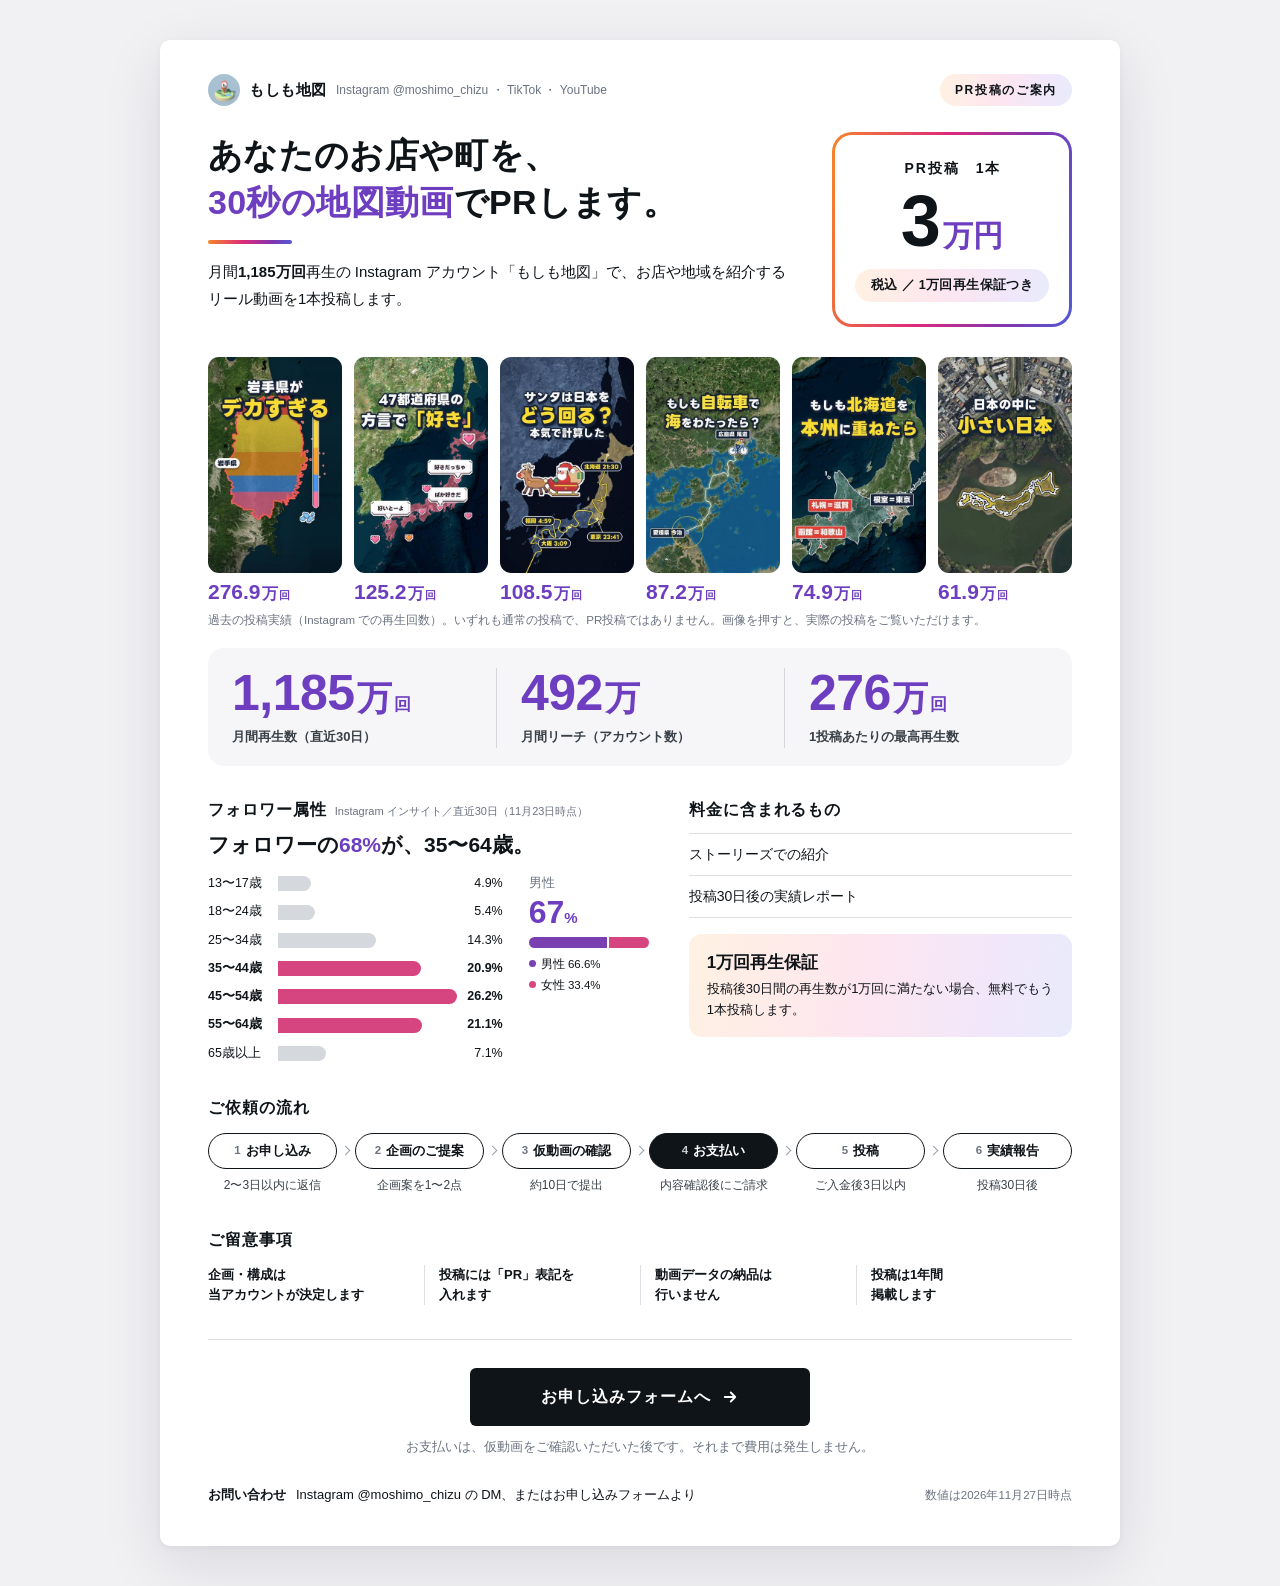
==== shiryo.html @ 5204ce40 "Add files via upload" ====
<!doctype html>
<!-- 「もしも地図」PR投稿のご案内（資料ページ）v1　2026-11-28
     PR資料 v23（outputs/sponsor_prep/05_PR投稿のご案内_v23、work/sponsor_prep/sheet23.html）のウェブ版。中身・数字・色は v23 と同じ（数値は 2026-11-27 時点）
     お申し込みフォーム（index.html）の「はじめにご覧ください」から来る。計測は form.js（このページでは doc_view・doc_to_form・reel_click を送る） -->
<html lang="ja">
<head>
<meta charset="utf-8">
<meta name="viewport" content="width=device-width, initial-scale=1, viewport-fit=cover">
<meta name="robots" content="noindex">
<meta name="theme-color" content="#ffffff">
<title>「もしも地図」PR投稿のご案内</title>
<meta name="description" content="Instagram アカウント「もしも地図」の PR投稿のご案内です。再生実績・フォロワー属性・料金・ご依頼の流れをまとめています。">
<link rel="icon" href="icon.jpg">
<style>
:root { --ink: #0f1419; --sub: #6b7280; --line: #dcdfe4; --mag: #d6457f; --pur: #7a3fb0; --mute: #d5d8dd; --txt: #6d3fc0; --panel: #f6f6f9;
        --grad: linear-gradient(100deg, #f58529 0%, #dd2a7b 42%, #8134af 76%, #515bd4 100%);
        --soft: linear-gradient(100deg, #fff1e2 0%, #fde6ef 45%, #f1e7fa 78%, #e8ebfb 100%) }
* { box-sizing: border-box; margin: 0; padding: 0 }
html { -webkit-text-size-adjust: 100% }
body { font-family: "Hiragino Sans", "Hiragino Kaku Gothic ProN", "Noto Sans JP", "Yu Gothic", Meiryo, sans-serif; font-weight: 400; color: var(--ink); background: #f1f1f4; font-size: 15px; line-height: 1.7; font-feature-settings: "palt"; -webkit-font-smoothing: antialiased; overflow-x: hidden }
a { color: inherit }
img { display: block; max-width: 100% }

.paper { max-width: 960px; margin: 40px auto; background: #fff; border-radius: 10px; padding: 34px 48px 40px; box-shadow: 0 18px 60px rgba(20, 20, 40, .10), 0 2px 6px rgba(20, 20, 40, .05) }

.top { display: flex; justify-content: space-between; align-items: center; gap: 12px }
.top .l { display: flex; align-items: center; gap: 9px; min-width: 0 }
.top img { width: 32px; height: 32px; border-radius: 50% }
.top b { font-size: 15px; font-weight: 800; letter-spacing: .04em; white-space: nowrap }
.top i { font-style: normal; font-size: 12px; color: var(--sub); white-space: nowrap; overflow: hidden; text-overflow: ellipsis }
.top .r { flex: none; font-size: 12px; font-weight: 700; letter-spacing: .14em; background: var(--soft); padding: 6px 15px; border-radius: 40px; white-space: nowrap }

.hero { margin-top: 26px; display: grid; grid-template-columns: 1fr 240px; gap: 32px; align-items: stretch }
h1 { font-size: 34px; font-weight: 800; line-height: 1.38; letter-spacing: .01em; word-break: auto-phrase }
h1::after { content: ""; display: block; width: 84px; height: 4px; border-radius: 4px; background: var(--grad); margin-top: 14px }
h1 em { font-style: normal; color: var(--txt) }
.lead { margin-top: 14px; font-size: 15px; line-height: 1.8; word-break: auto-phrase }
.lead b { font-weight: 700 }
.cost { background: var(--grad); border-radius: 20px; padding: 3px; display: flex }
.cost .in { flex: 1; background: #fff; border-radius: 17px; padding: 22px 16px; display: flex; flex-direction: column; justify-content: center; align-items: center; text-align: center }
.cost .k { font-size: 14px; font-weight: 700; letter-spacing: .14em; padding-left: .14em }
.cost .big { margin-top: 10px; color: var(--txt); display: flex; align-items: baseline; justify-content: center; font-weight: 800; line-height: 1 }
.cost .big b { font-size: 72px; font-weight: 800; letter-spacing: -.02em; line-height: .86; color: var(--ink) }
.cost .big span { font-size: 30px; font-weight: 800; margin-left: 4px }
.cost .t { margin-top: 16px; background: var(--soft); border-radius: 40px; padding: 6px 16px; font-size: 12.5px; font-weight: 600; letter-spacing: .03em; white-space: nowrap }

.reels { margin-top: 30px; list-style: none; display: grid; grid-template-columns: repeat(6, 1fr); gap: 12px }
.reel a { display: block; text-decoration: none }
.reel img { width: 100%; height: auto; aspect-ratio: 9 / 14.5; object-fit: cover; border-radius: 11px; transition: transform .2s }
.reel a:hover img { transform: translateY(-2px) }
.reel b { display: block; margin-top: 8px; font-size: 21px; font-weight: 800; line-height: 1; font-feature-settings: "tnum"; white-space: nowrap; color: var(--txt) }
.reel b i { font-style: normal; font-size: 16px; font-weight: 800; margin-left: 1px }
.reel b small { font-size: 11px; font-weight: 800; margin-left: 1px }
.note { margin-top: 9px; font-size: 11.5px; color: var(--sub); line-height: 1.6 }

.nums { margin-top: 18px; list-style: none; background: var(--panel); border-radius: 16px; display: grid; grid-template-columns: repeat(3, 1fr); padding: 20px 0 18px }
.num { padding: 0 24px; border-left: 1px solid rgba(15,20,25,.14) }
.num:first-child { border-left: 0 }
.num b { display: block; white-space: nowrap; font-size: 50px; font-weight: 800; line-height: 1; letter-spacing: -.01em; font-feature-settings: "tnum"; color: var(--txt) }
.num b i { font-style: normal; font-size: 35px; font-weight: 800; margin-left: 2px; letter-spacing: 0 }
.num b small { font-size: 17px; font-weight: 800; margin-left: 2px; letter-spacing: 0 }
.num span { display: block; margin-top: 8px; font-size: 13px; font-weight: 600; color: #3a4048 }

.cols { margin-top: 30px; display: grid; grid-template-columns: 1.15fr 1fr; gap: 40px; align-items: start }
h2 { font-size: 16px; font-weight: 800; letter-spacing: .06em }
h2 small { font-size: 11px; font-weight: 400; color: var(--sub); margin-left: 8px; letter-spacing: 0 }
.say { margin-top: 8px; font-size: 21px; font-weight: 800; line-height: 1.35 }
.say span { color: var(--txt) }
.aud { margin-top: 14px; display: grid; grid-template-columns: 1fr 120px; gap: 26px }
.age { display: grid; grid-template-columns: 70px 1fr 46px; row-gap: 7px; align-items: center; font-size: 12.5px; font-feature-settings: "tnum" }
.age .b { height: 15px; border-radius: 0 8px 8px 0; background: var(--mute) } .age .b.on { background: var(--mag) }
.age > span { white-space: nowrap } .age .v { text-align: right } .age .on-t { font-weight: 700 }
.sex .k { font-size: 12.5px; color: var(--sub) }
.sex .n { margin-top: 2px; font-size: 32px; font-weight: 800; line-height: 1.05; font-feature-settings: "tnum"; color: var(--txt) } .sex .n small { font-size: 15px; font-weight: 800 }
.sex .bar { margin-top: 7px; display: flex; gap: 2px; height: 11px }
.sex .bar i { display: block; height: 100% } .sex .bar .m { width: 66.6%; background: var(--pur); border-radius: 8px 0 0 8px } .sex .bar .f { width: 33.4%; background: var(--mag); border-radius: 0 8px 8px 0 }
.sex .lg { margin-top: 6px; font-size: 11.5px; line-height: 1.8; font-feature-settings: "tnum" }
.sex .lg span { display: block; white-space: nowrap }
.sex .lg i { display: inline-block; width: 7px; height: 7px; border-radius: 50%; margin-right: 5px; vertical-align: 1px }

.inc { margin-top: 10px; list-style: none; border-bottom: 1px solid var(--line) }
.inc li { font-size: 14px; line-height: 1.5; padding: 10px 0; border-top: 1px solid var(--line) }
.guar { margin-top: 16px; border-radius: 13px; padding: 15px 18px 16px; font-size: 13px; line-height: 1.6; background: var(--soft) }
.guar b { display: block; font-size: 17px; font-weight: 800; margin-bottom: 3px }

.sec { margin-top: 30px }
.flow { margin-top: 12px; list-style: none; display: grid; grid-template-columns: repeat(6, 1fr); gap: 18px }
.step { position: relative }
.step b { display: flex; align-items: center; justify-content: center; gap: 5px; height: 36px; border: 1.5px solid var(--ink); border-radius: 20px; font-size: 13px; font-weight: 800; white-space: nowrap }
.step b small { font-size: 11.5px; font-weight: 800; color: var(--sub); font-feature-settings: "tnum" }
.step.pay b { background: var(--ink); color: #fff } .step.pay b small { color: #c9ccd2 }
.step + .step::before { content: ""; position: absolute; left: -13px; top: 14px; width: 6px; height: 6px; border-top: 1.5px solid #9aa0a8; border-right: 1.5px solid #9aa0a8; transform: rotate(45deg) }
.step p { margin-top: 6px; font-size: 12px; color: #3a4048; text-align: center; white-space: nowrap }

.rules { margin-top: 12px; list-style: none; display: grid; grid-template-columns: repeat(4, 1fr) }
.rules li { font-size: 13px; font-weight: 600; line-height: 1.55; padding: 0 12px 0 14px; border-left: 1px solid var(--line) }
.rules li:first-child { padding-left: 0; border-left: 0 }

.cta { margin-top: 34px; padding-top: 28px; border-top: 1px solid var(--line); text-align: center }
.cta a { display: inline-flex; align-items: center; justify-content: center; gap: 10px; min-width: 340px; height: 58px; padding: 0 32px; border-radius: 6px; background: var(--ink); color: #fff; text-decoration: none; font-size: 16px; font-weight: 800; letter-spacing: .06em; transition: background .2s }
.cta a:hover { background: #2a3038 }
.cta a svg { width: 18px; height: 18px; fill: none; stroke: currentColor; stroke-width: 2.4; stroke-linecap: round; stroke-linejoin: round }
.cta p { margin-top: 10px; font-size: 13px; color: var(--sub) }
.foot { margin-top: 26px; display: flex; align-items: baseline; justify-content: space-between; gap: 16px; font-size: 13px }
.foot b { font-weight: 800; margin-right: 10px }
.foot .r { font-size: 11.5px; color: var(--sub); white-space: nowrap }

@media (max-width: 760px) {
  body { font-size: 14px; background: #fff }
  .paper { margin: 0; border-radius: 0; box-shadow: none; padding: 18px 18px 34px }
  .top img { width: 28px; height: 28px }
  .top b { font-size: 14px }
  .top i { display: none }
  .top .r { font-size: 11px; padding: 5px 12px; letter-spacing: .1em }
  .hero { margin-top: 22px; grid-template-columns: 1fr; gap: 20px }
  h1 { font-size: 23px }
  h1::after { width: 64px; height: 3px; margin-top: 12px }
  .lead { font-size: 14px }
  .cost .in { padding: 18px 14px }
  .cost .big b { font-size: 60px }
  .cost .big span { font-size: 26px }
  .reels { margin-top: 24px; grid-template-columns: repeat(3, 1fr); gap: 14px 9px }
  .reel img { border-radius: 9px }
  .reel b { font-size: 17px; margin-top: 6px }
  .reel b i { font-size: 13px }
  .reel b small { font-size: 10px }
  .note { font-size: 11px }
  .nums { grid-template-columns: 1fr; padding: 4px 18px; border-radius: 12px }
  .num { border-left: 0; border-top: 1px solid rgba(15,20,25,.1); padding: 14px 0; display: flex; align-items: baseline; justify-content: space-between; gap: 10px }
  .num:first-child { border-top: 0 }
  .num b { font-size: 34px; order: 2 }
  .num b i { font-size: 23px }
  .num b small { font-size: 13px }
  .num span { margin-top: 0; font-size: 12.5px; order: 1 }
  .cols { grid-template-columns: 1fr; gap: 30px; margin-top: 28px }
  h2 { font-size: 15px }
  h2 small { display: block; margin: 2px 0 0 }
  .say { font-size: 19px }
  .aud { grid-template-columns: 1fr; gap: 18px }
  .sex { display: grid; grid-template-columns: auto 1fr; column-gap: 16px; align-items: center }
  .sex .k { grid-column: 1 } .sex .n { grid-column: 1 }
  .sex .bar { grid-column: 2; grid-row: 1 / 3; margin-top: 0 }
  .sex .lg { grid-column: 1 / 3 }
  .sex .lg span { display: inline-block; margin-right: 14px }
  .flow { grid-template-columns: 1fr; gap: 8px }
  .step { display: grid; grid-template-columns: 150px 1fr; align-items: center; gap: 14px }
  .step + .step::before { display: none }
  .step p { margin-top: 0; text-align: left; white-space: normal; font-size: 13px }
  .rules { grid-template-columns: 1fr 1fr; row-gap: 14px }
  .rules li, .rules li:first-child { padding: 0 10px 0 12px; border-left: 2px solid var(--line) }
  .rules br { display: none }
  .cta a { min-width: 0; width: 100%; height: 56px; font-size: 15px }
  .foot { flex-direction: column; gap: 6px; font-size: 12.5px }
}
</style>
</head>
<body>
<main class="paper">
  <header class="top">
    <div class="l"><img src="icon.jpg" alt="" width="32" height="32"><b>もしも地図</b><i>Instagram @moshimo_chizu ・ TikTok ・ YouTube</i></div>
    <div class="r">PR投稿のご案内</div>
  </header>

  <section class="hero">
    <div>
      <h1>あなたのお店や町を、<br><em>30秒の地図動画</em>でPRします。</h1>
      <p class="lead">月間<b>1,185万回</b>再生の Instagram アカウント「もしも地図」で、お店や地域を紹介するリール動画を1本投稿します。</p>
    </div>
    <div class="cost"><div class="in"><div class="k">PR投稿　1本</div><div class="big"><b>3</b><span>万円</span></div><div class="t">税込 ／ 1万回再生保証つき</div></div></div>
  </section>

  <ul class="reels">
    <li class="reel"><a href="https://www.instagram.com/reel/DgMI2AjCwnR/" target="_blank" rel="noopener" data-track="reel_click" data-reel="iwate"><img src="img/iwate.jpg" alt="岩手県がデカすぎる" width="360" height="640" loading="lazy"><b>276.9<i>万</i><small>回</small></b></a></li>
    <li class="reel"><a href="https://www.instagram.com/reel/Df8nkQri0rJ/" target="_blank" rel="noopener" data-track="reel_click" data-reel="suki"><img src="img/suki.jpg" alt="47都道府県の方言で「好き」" width="360" height="640" loading="lazy"><b>125.2<i>万</i><small>回</small></b></a></li>
    <li class="reel"><a href="https://www.instagram.com/reel/Df67IrRhSmD/" target="_blank" rel="noopener" data-track="reel_click" data-reel="santa"><img src="img/santa.jpg" alt="サンタは日本をどう回る？" width="360" height="640" loading="lazy"><b>108.5<i>万</i><small>回</small></b></a></li>
    <li class="reel"><a href="https://www.instagram.com/reel/DfwlUwfTBtY/" target="_blank" rel="noopener" data-track="reel_click" data-reel="shimanami"><img src="img/shimanami.jpg" alt="もしも自転車で海をわたったら？" width="360" height="640" loading="lazy"><b>87.2<i>万</i><small>回</small></b></a></li>
    <li class="reel"><a href="https://www.instagram.com/reel/Dfvz_LKTSeu/" target="_blank" rel="noopener" data-track="reel_click" data-reel="hokkaido"><img src="img/hokkaido.jpg" alt="もしも北海道を本州に重ねたら" width="360" height="640" loading="lazy"><b>74.9<i>万</i><small>回</small></b></a></li>
    <li class="reel"><a href="https://www.instagram.com/reel/DgHFYhcvwI4/" target="_blank" rel="noopener" data-track="reel_click" data-reel="chiisai"><img src="img/chiisai.jpg" alt="日本の中に小さい日本" width="360" height="640" loading="lazy"><b>61.9<i>万</i><small>回</small></b></a></li>
  </ul>
  <p class="note">過去の投稿実績（Instagram での再生回数）。いずれも通常の投稿で、PR投稿ではありません。画像を押すと、実際の投稿をご覧いただけます。</p>

  <ul class="nums">
    <li class="num"><b>1,185<i>万</i><small>回</small></b><span>月間再生数（直近30日）</span></li>
    <li class="num"><b>492<i>万</i></b><span>月間リーチ（アカウント数）</span></li>
    <li class="num"><b>276<i>万</i><small>回</small></b><span>1投稿あたりの最高再生数</span></li>
  </ul>

  <div class="cols">
    <section>
      <h2>フォロワー属性<small>Instagram インサイト／直近30日（11月23日時点）</small></h2>
      <p class="say">フォロワーの<span>68%</span>が、35〜64歳。</p>
      <div class="aud">
        <div class="age">
          <span>13〜17歳</span><i class="b" style="width:18.7%"></i><span class="v">4.9%</span>
          <span>18〜24歳</span><i class="b" style="width:20.6%"></i><span class="v">5.4%</span>
          <span>25〜34歳</span><i class="b" style="width:54.6%"></i><span class="v">14.3%</span>
          <span class="on-t">35〜44歳</span><i class="b on" style="width:79.8%"></i><span class="v on-t">20.9%</span>
          <span class="on-t">45〜54歳</span><i class="b on" style="width:100%"></i><span class="v on-t">26.2%</span>
          <span class="on-t">55〜64歳</span><i class="b on" style="width:80.5%"></i><span class="v on-t">21.1%</span>
          <span>65歳以上</span><i class="b" style="width:27.1%"></i><span class="v">7.1%</span>
        </div>
        <div class="sex">
          <div class="k">男性</div><div class="n">67<small>%</small></div>
          <div class="bar"><i class="m"></i><i class="f"></i></div>
          <div class="lg"><span><i style="background:#7a3fb0"></i>男性 66.6%</span><span><i style="background:#d6457f"></i>女性 33.4%</span></div>
        </div>
      </div>
    </section>
    <section>
      <h2>料金に含まれるもの</h2>
      <ul class="inc">
        <li>ストーリーズでの紹介</li>
        <li>投稿30日後の実績レポート</li>
      </ul>
      <div class="guar"><b>1万回再生保証</b>投稿後30日間の再生数が1万回に満たない場合、無料でもう1本投稿します。</div>
    </section>
  </div>

  <section class="sec"><h2>ご依頼の流れ</h2>
    <ol class="flow">
      <li class="step"><b><small>1</small>お申し込み</b><p>2〜3日以内に返信</p></li>
      <li class="step"><b><small>2</small>企画のご提案</b><p>企画案を1〜2点</p></li>
      <li class="step"><b><small>3</small>仮動画の確認</b><p>約10日で提出</p></li>
      <li class="step pay"><b><small>4</small>お支払い</b><p>内容確認後にご請求</p></li>
      <li class="step"><b><small>5</small>投稿</b><p>ご入金後3日以内</p></li>
      <li class="step"><b><small>6</small>実績報告</b><p>投稿30日後</p></li>
    </ol>
  </section>

  <section class="sec"><h2>ご留意事項</h2>
    <ul class="rules">
      <li>企画・構成は<br>当アカウントが決定します</li>
      <li>投稿には「PR」表記を<br>入れます</li>
      <li>動画データの納品は<br>行いません</li>
      <li>投稿は1年間<br>掲載します</li>
    </ul>
  </section>

  <div class="cta">
    <a href="./#s1" data-track="doc_to_form" data-where="bottom">お申し込みフォームへ<svg viewBox="0 0 24 24" aria-hidden="true"><path d="M5 12h14M13 6l6 6-6 6"/></svg></a>
    <p>お支払いは、仮動画をご確認いただいた後です。それまで費用は発生しません。</p>
  </div>

  <footer class="foot">
    <div><b>お問い合わせ</b>Instagram @moshimo_chizu の DM、またはお申し込みフォームより</div>
    <div class="r">数値は2026年11月27日時点</div>
  </footer>
</main>
<script src="form.js"></script>
</body>
</html>
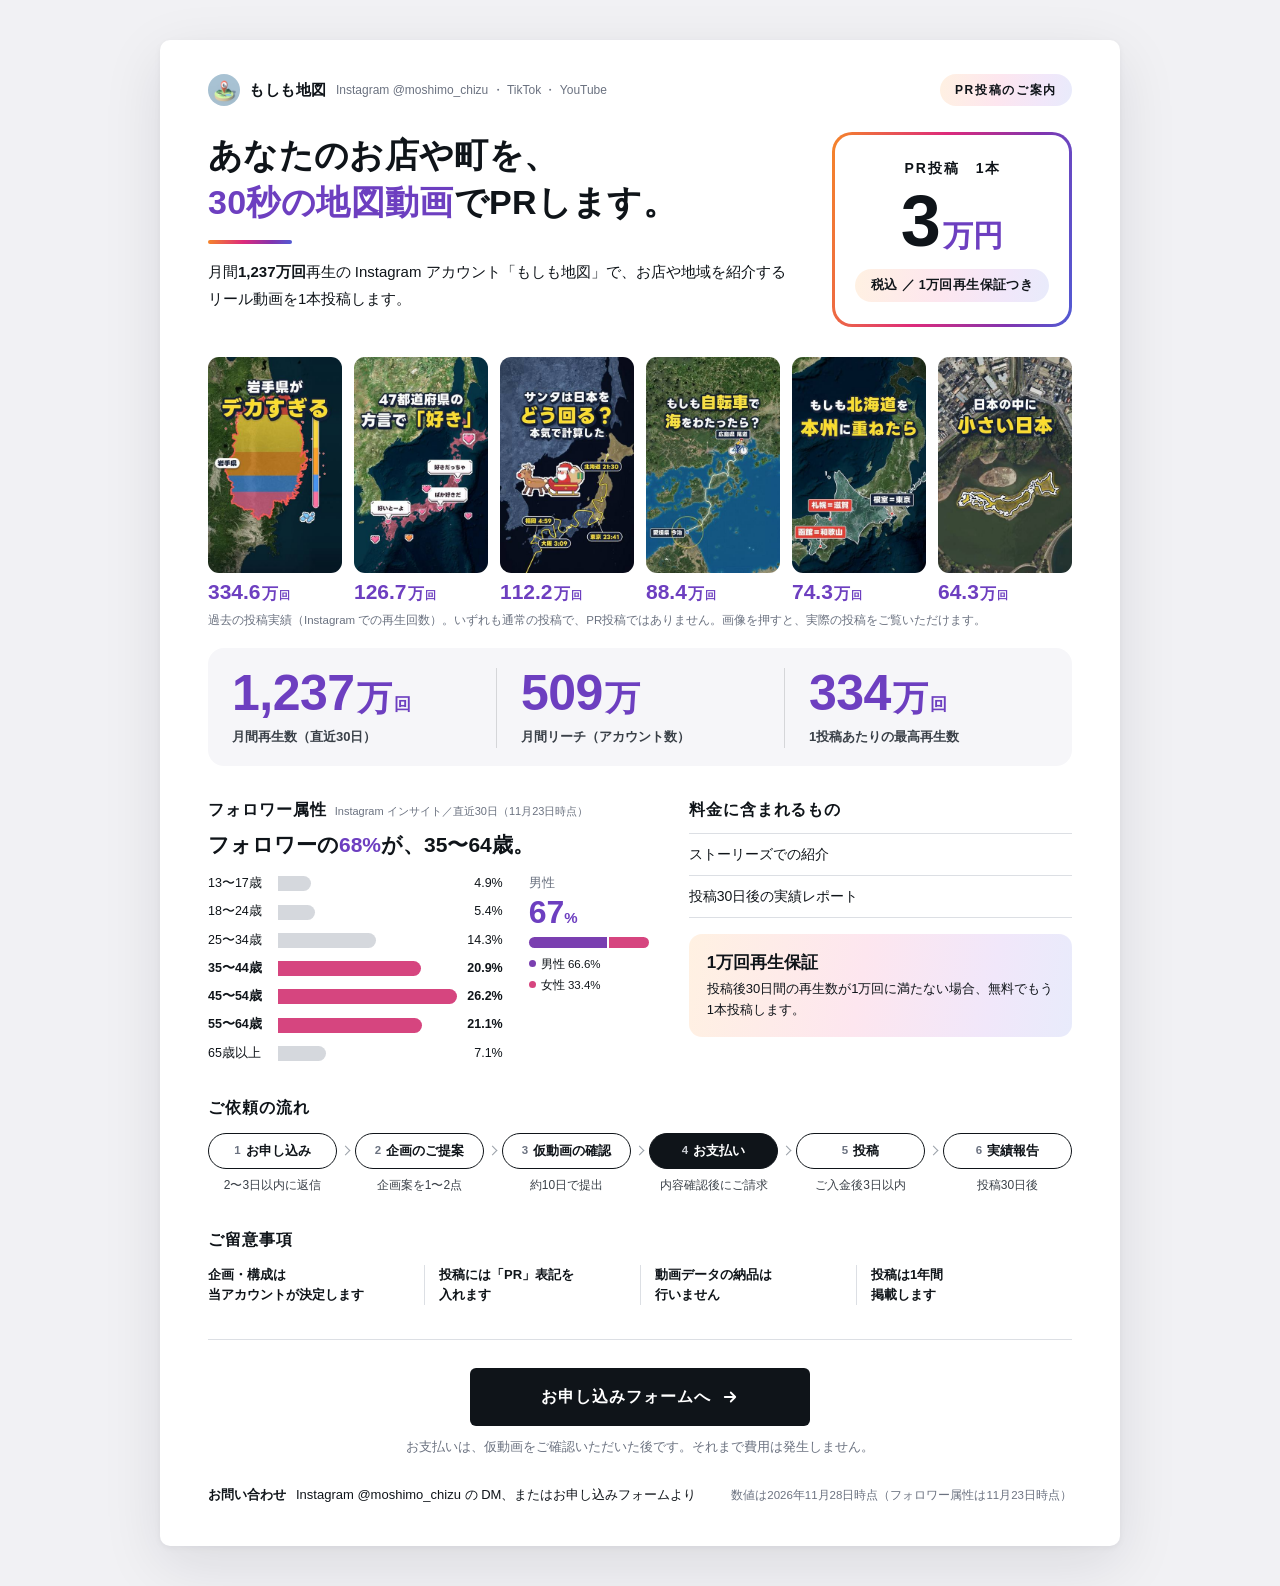
==== commit c72d12f3: "Add files via upload" ====
--- a/shiryo.html
+++ b/shiryo.html
@@ -1,6 +1,6 @@
 <!doctype html>
 <!-- 「もしも地図」PR投稿のご案内（資料ページ）v1　2026-11-28
-     PR資料 v23（outputs/sponsor_prep/05_PR投稿のご案内_v23、work/sponsor_prep/sheet23.html）のウェブ版。中身・数字・色は v23 と同じ（数値は 2026-11-27 時点）
+     PR資料 v23（outputs/sponsor_prep/05_PR投稿のご案内_v23、work/sponsor_prep/sheet23.html）のウェブ版。中身・色は v23 と同じ。v3（2026-11-28）で月間の再生数・リーチをアプリのダッシュボード〈30日間、閲覧数 12,379,920・閲覧者 5,096,849〉に。v2（2026-11-28）で数字を 11-28 の Instagram インサイト〈ウェブ版のプロフェッショナルダッシュボード、過去30日〉に更新。フォロワー属性はウェブ版に画面が無いので 11-23 のまま
      お申し込みフォーム（index.html）の「はじめにご覧ください」から来る。計測は form.js（このページでは doc_view・doc_to_form・reel_click を送る） -->
 <html lang="ja">
 <head>
@@ -164,25 +164,25 @@
   <section class="hero">
     <div>
       <h1>あなたのお店や町を、<br><em>30秒の地図動画</em>でPRします。</h1>
-      <p class="lead">月間<b>1,185万回</b>再生の Instagram アカウント「もしも地図」で、お店や地域を紹介するリール動画を1本投稿します。</p>
+      <p class="lead">月間<b>1,237万回</b>再生の Instagram アカウント「もしも地図」で、お店や地域を紹介するリール動画を1本投稿します。</p>
     </div>
     <div class="cost"><div class="in"><div class="k">PR投稿　1本</div><div class="big"><b>3</b><span>万円</span></div><div class="t">税込 ／ 1万回再生保証つき</div></div></div>
   </section>
 
   <ul class="reels">
-    <li class="reel"><a href="https://www.instagram.com/reel/DgMI2AjCwnR/" target="_blank" rel="noopener" data-track="reel_click" data-reel="iwate"><img src="img/iwate.jpg" alt="岩手県がデカすぎる" width="360" height="640" loading="lazy"><b>276.9<i>万</i><small>回</small></b></a></li>
-    <li class="reel"><a href="https://www.instagram.com/reel/Df8nkQri0rJ/" target="_blank" rel="noopener" data-track="reel_click" data-reel="suki"><img src="img/suki.jpg" alt="47都道府県の方言で「好き」" width="360" height="640" loading="lazy"><b>125.2<i>万</i><small>回</small></b></a></li>
-    <li class="reel"><a href="https://www.instagram.com/reel/Df67IrRhSmD/" target="_blank" rel="noopener" data-track="reel_click" data-reel="santa"><img src="img/santa.jpg" alt="サンタは日本をどう回る？" width="360" height="640" loading="lazy"><b>108.5<i>万</i><small>回</small></b></a></li>
-    <li class="reel"><a href="https://www.instagram.com/reel/DfwlUwfTBtY/" target="_blank" rel="noopener" data-track="reel_click" data-reel="shimanami"><img src="img/shimanami.jpg" alt="もしも自転車で海をわたったら？" width="360" height="640" loading="lazy"><b>87.2<i>万</i><small>回</small></b></a></li>
-    <li class="reel"><a href="https://www.instagram.com/reel/Dfvz_LKTSeu/" target="_blank" rel="noopener" data-track="reel_click" data-reel="hokkaido"><img src="img/hokkaido.jpg" alt="もしも北海道を本州に重ねたら" width="360" height="640" loading="lazy"><b>74.9<i>万</i><small>回</small></b></a></li>
-    <li class="reel"><a href="https://www.instagram.com/reel/DgHFYhcvwI4/" target="_blank" rel="noopener" data-track="reel_click" data-reel="chiisai"><img src="img/chiisai.jpg" alt="日本の中に小さい日本" width="360" height="640" loading="lazy"><b>61.9<i>万</i><small>回</small></b></a></li>
+    <li class="reel"><a href="https://www.instagram.com/reel/DgMI2AjCwnR/" target="_blank" rel="noopener" data-track="reel_click" data-reel="iwate"><img src="img/iwate.jpg" alt="岩手県がデカすぎる" width="360" height="640" loading="lazy"><b>334.6<i>万</i><small>回</small></b></a></li>
+    <li class="reel"><a href="https://www.instagram.com/reel/Df8nkQri0rJ/" target="_blank" rel="noopener" data-track="reel_click" data-reel="suki"><img src="img/suki.jpg" alt="47都道府県の方言で「好き」" width="360" height="640" loading="lazy"><b>126.7<i>万</i><small>回</small></b></a></li>
+    <li class="reel"><a href="https://www.instagram.com/reel/Df67IrRhSmD/" target="_blank" rel="noopener" data-track="reel_click" data-reel="santa"><img src="img/santa.jpg" alt="サンタは日本をどう回る？" width="360" height="640" loading="lazy"><b>112.2<i>万</i><small>回</small></b></a></li>
+    <li class="reel"><a href="https://www.instagram.com/reel/DfwlUwfTBtY/" target="_blank" rel="noopener" data-track="reel_click" data-reel="shimanami"><img src="img/shimanami.jpg" alt="もしも自転車で海をわたったら？" width="360" height="640" loading="lazy"><b>88.4<i>万</i><small>回</small></b></a></li>
+    <li class="reel"><a href="https://www.instagram.com/reel/Dfvz_LKTSeu/" target="_blank" rel="noopener" data-track="reel_click" data-reel="hokkaido"><img src="img/hokkaido.jpg" alt="もしも北海道を本州に重ねたら" width="360" height="640" loading="lazy"><b>74.3<i>万</i><small>回</small></b></a></li>
+    <li class="reel"><a href="https://www.instagram.com/reel/DgHFYhcvwI4/" target="_blank" rel="noopener" data-track="reel_click" data-reel="chiisai"><img src="img/chiisai.jpg" alt="日本の中に小さい日本" width="360" height="640" loading="lazy"><b>64.3<i>万</i><small>回</small></b></a></li>
   </ul>
   <p class="note">過去の投稿実績（Instagram での再生回数）。いずれも通常の投稿で、PR投稿ではありません。画像を押すと、実際の投稿をご覧いただけます。</p>
 
   <ul class="nums">
-    <li class="num"><b>1,185<i>万</i><small>回</small></b><span>月間再生数（直近30日）</span></li>
-    <li class="num"><b>492<i>万</i></b><span>月間リーチ（アカウント数）</span></li>
-    <li class="num"><b>276<i>万</i><small>回</small></b><span>1投稿あたりの最高再生数</span></li>
+    <li class="num"><b>1,237<i>万</i><small>回</small></b><span>月間再生数（直近30日）</span></li>
+    <li class="num"><b>509<i>万</i></b><span>月間リーチ（アカウント数）</span></li>
+    <li class="num"><b>334<i>万</i><small>回</small></b><span>1投稿あたりの最高再生数</span></li>
   </ul>
 
   <div class="cols">
@@ -243,7 +243,7 @@
 
   <footer class="foot">
     <div><b>お問い合わせ</b>Instagram @moshimo_chizu の DM、またはお申し込みフォームより</div>
-    <div class="r">数値は2026年11月27日時点</div>
+    <div class="r">数値は2026年11月28日時点（フォロワー属性は11月23日時点）</div>
   </footer>
 </main>
 <script src="form.js"></script>
